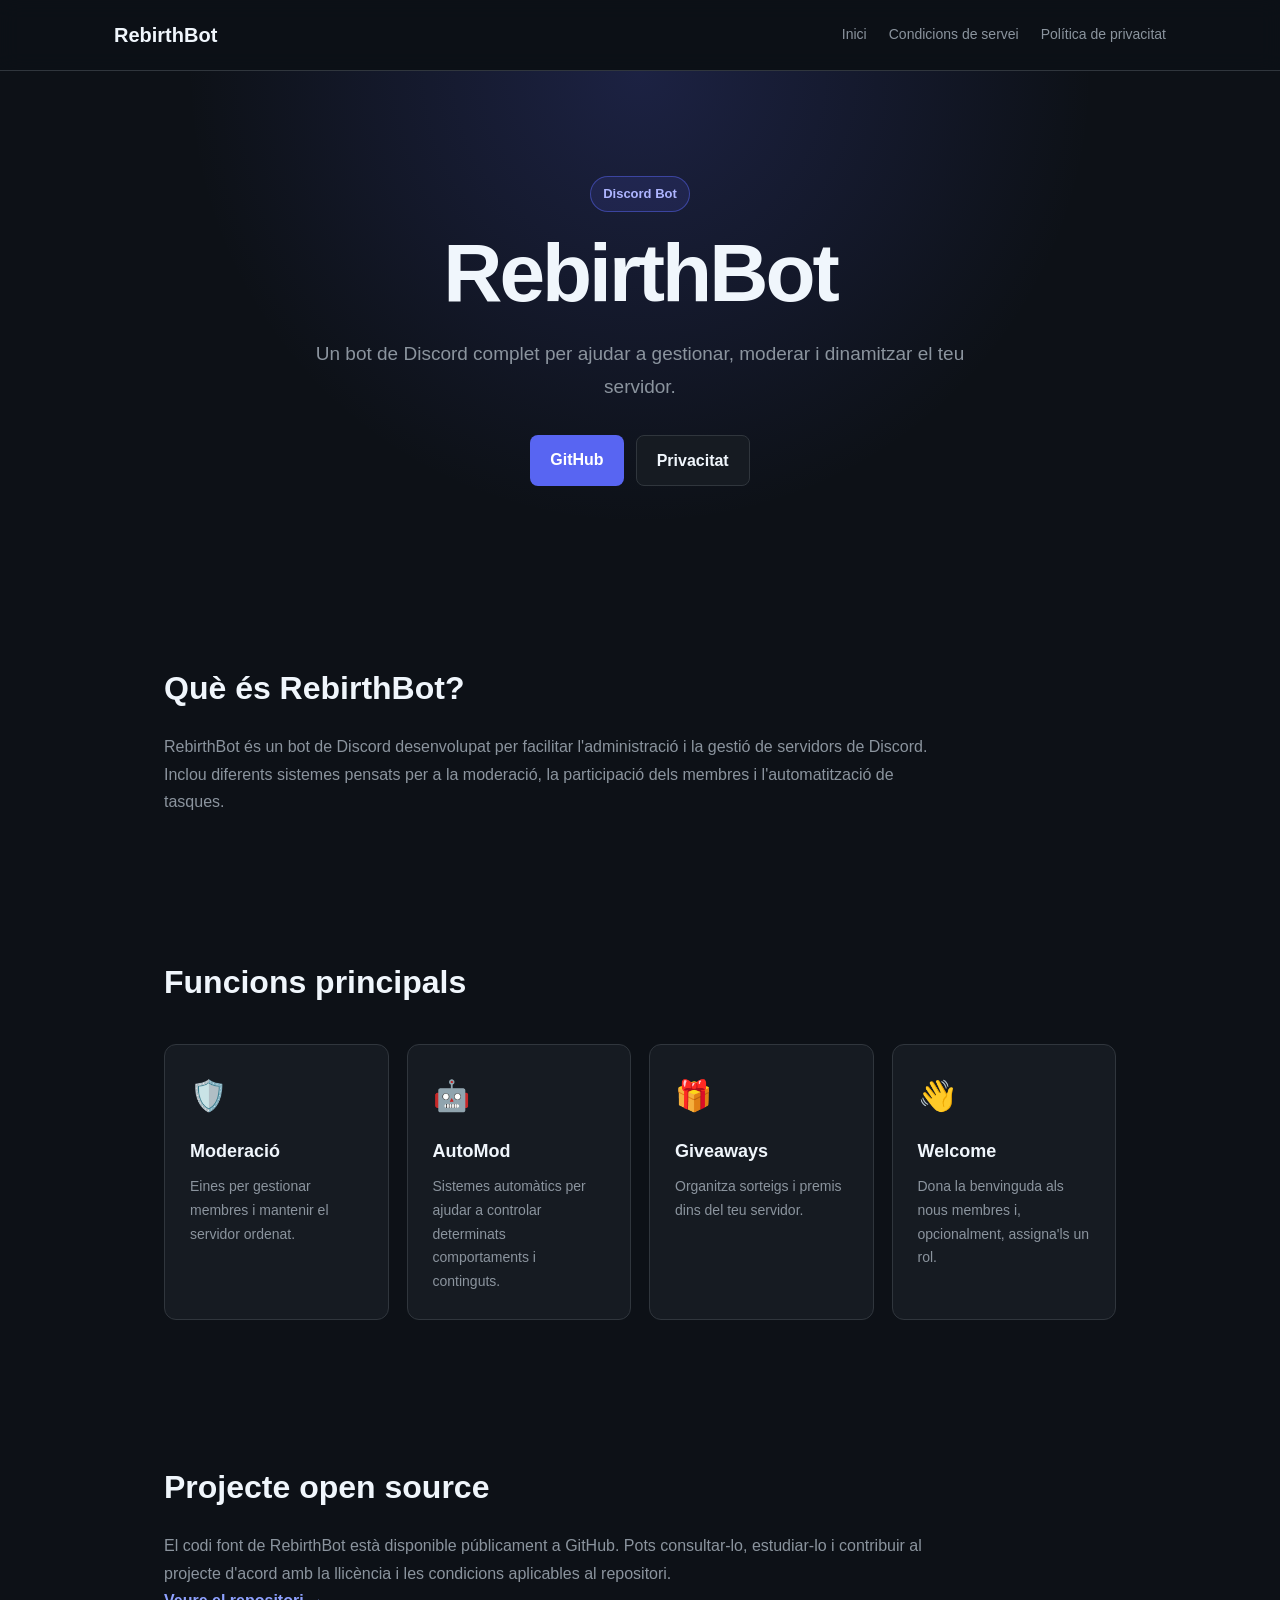
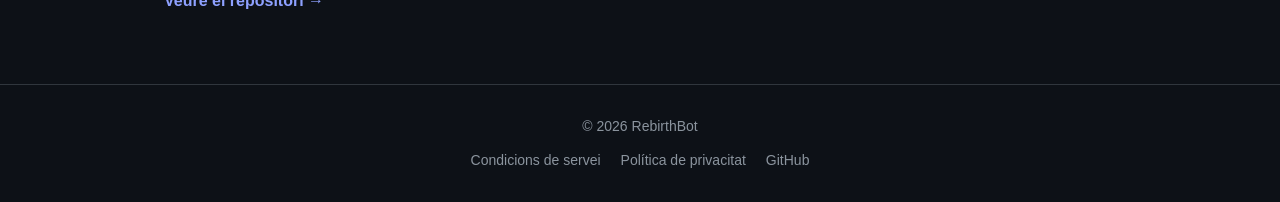
==== docs/index.html @ 1060392d "Add website and legal pages" ====
<!DOCTYPE html>

<html lang="ca">
<head>
    <meta charset="UTF-8">
    <meta name="viewport" content="width=device-width, initial-scale=1.0">


<title>RebirthBot</title>

<meta name="description" content="RebirthBot - Bot de Discord amb moderació, AutoMod, giveaways i molt més.">

<link rel="stylesheet" href="style.css">


</head>

<body>

<header class="navbar">
    <div class="nav-container">
        <a href="index.html" class="logo">RebirthBot</a>


    <nav>
        <a href="index.html">Inici</a>
        <a href="terms.html">Condicions de servei</a>
        <a href="privacy.html">Política de privacitat</a>
    </nav>
</div>


</header>

<main>


<section class="hero">

    <div class="hero-content">

        <span class="badge">Discord Bot</span>

        <h1>RebirthBot</h1>

        <p>
            Un bot de Discord complet per ajudar a gestionar,
            moderar i dinamitzar el teu servidor.
        </p>

        <div class="buttons">
            <a
                href="https://github.com/fustcoma/RebirthBot"
                class="button primary"
                target="_blank"
                rel="noopener noreferrer"
            >
                GitHub
            </a>

            <a href="privacy.html" class="button secondary">
                Privacitat
            </a>
        </div>

    </div>

</section>


<section class="section">

    <h2>Què és RebirthBot?</h2>

    <p>
        RebirthBot és un bot de Discord desenvolupat per facilitar
        l'administració i la gestió de servidors de Discord.
        Inclou diferents sistemes pensats per a la moderació,
        la participació dels membres i l'automatització de tasques.
    </p>

</section>


<section class="section">

    <h2>Funcions principals</h2>

    <div class="cards">

        <div class="card">
            <div class="icon">🛡️</div>
            <h3>Moderació</h3>
            <p>
                Eines per gestionar membres i mantenir
                el servidor ordenat.
            </p>
        </div>

        <div class="card">
            <div class="icon">🤖</div>
            <h3>AutoMod</h3>
            <p>
                Sistemes automàtics per ajudar a controlar
                determinats comportaments i continguts.
            </p>
        </div>

        <div class="card">
            <div class="icon">🎁</div>
            <h3>Giveaways</h3>
            <p>
                Organitza sorteigs i premis dins del
                teu servidor.
            </p>
        </div>

        <div class="card">
            <div class="icon">👋</div>
            <h3>Welcome</h3>
            <p>
                Dona la benvinguda als nous membres i,
                opcionalment, assigna'ls un rol.
            </p>
        </div>

    </div>

</section>


<section class="section">

    <h2>Projecte open source</h2>

    <p>
        El codi font de RebirthBot està disponible públicament
        a GitHub. Pots consultar-lo, estudiar-lo i contribuir
        al projecte d'acord amb la llicència i les condicions
        aplicables al repositori.
    </p>

    <a
        href="https://github.com/fustcoma/RebirthBot"
        class="text-link"
        target="_blank"
        rel="noopener noreferrer"
    >
        Veure el repositori →
    </a>

</section>


</main>

<footer>


<p>
    © 2026 RebirthBot
</p>

<div class="footer-links">
    <a href="terms.html">Condicions de servei</a>
    <a href="privacy.html">Política de privacitat</a>
    <a
        href="https://github.com/fustcoma/RebirthBot"
        target="_blank"
        rel="noopener noreferrer"
    >
        GitHub
    </a>
</div>


</footer>

</body>
</html>
---- docs/style.css ----
* {
  margin: 0;
  padding: 0;
  box-sizing: border-box;
  }

:root {
--background: #0d1117;
--background-secondary: #161b22;
--border: #30363d;
--text: #f0f6fc;
--text-secondary: #8b949e;
--accent: #5865f2;
--accent-hover: #4752c4;
}

html {
scroll-behavior: smooth;
}

body {
font-family:
-apple-system,
BlinkMacSystemFont,
"Segoe UI",
Roboto,
Helvetica,
Arial,
sans-serif;


background: var(--background);
color: var(--text);

line-height: 1.7;

min-height: 100vh;

display: flex;
flex-direction: column;


}

/* ============================================================
NAVBAR
============================================================ */

.navbar {
position: sticky;
top: 0;
z-index: 100;


background: rgba(13, 17, 23, 0.92);

border-bottom: 1px solid var(--border);

backdrop-filter: blur(10px);


}

.nav-container {
max-width: 1100px;


margin: auto;

padding: 18px 24px;

display: flex;

align-items: center;

justify-content: space-between;

gap: 20px;


}

.logo {
color: var(--text);


text-decoration: none;

font-size: 20px;

font-weight: 700;


}

.logo:hover {
color: var(--accent);
}

nav {
display: flex;


align-items: center;

gap: 22px;


}

nav a {
color: var(--text-secondary);


text-decoration: none;

font-size: 14px;

transition: 0.2s;


}

nav a:hover {
color: var(--text);
}

/* ============================================================
HERO
============================================================ */

.hero {
min-height: 520px;

display: flex;

align-items: center;

justify-content: center;

text-align: center;

padding: 80px 24px;

background:
    radial-gradient(
        circle at top,
        rgba(88, 101, 242, 0.20),
        transparent 55%
    );


}

.hero-content {
max-width: 760px;
}

.badge {
display: inline-block;


padding: 6px 12px;

margin-bottom: 18px;

border: 1px solid rgba(88, 101, 242, 0.5);

border-radius: 999px;

background: rgba(88, 101, 242, 0.12);

color: #aeb5ff;

font-size: 13px;

font-weight: 600;

}

.hero h1 {
font-size: clamp(48px, 8vw, 82px);

line-height: 1.05;

margin-bottom: 22px;

letter-spacing: -3px;


}

.hero p {
color: var(--text-secondary);


font-size: 19px;

max-width: 650px;

margin: auto auto 32px;


}

/* ============================================================
BUTTONS
============================================================ */

.buttons {
display: flex;

justify-content: center;

gap: 12px;

flex-wrap: wrap;

}

.button {
display: inline-block;

padding: 11px 20px;

border-radius: 8px;

text-decoration: none;

font-weight: 600;

transition:
    background 0.2s,
    transform 0.2s;


}

.button:hover {
transform: translateY(-2px);
}

.button.primary {
background: var(--accent);

color: white;

}

.button.primary:hover {
background: var(--accent-hover);
}

.button.secondary {
border: 1px solid var(--border);

color: var(--text);

background: var(--background-secondary);


}

.button.secondary:hover {
background: #21262d;
}

/* ============================================================
SECTIONS
============================================================ */

.section {
max-width: 1000px;


width: 100%;

margin: auto;

padding: 70px 24px;


}

.section h2 {
font-size: 32px;


margin-bottom: 18px;


}

.section > p {
color: var(--text-secondary);


max-width: 780px;


}

/* ============================================================
CARDS
============================================================ */

.cards {
display: grid;


grid-template-columns:
    repeat(4, 1fr);

gap: 18px;

margin-top: 35px;


}

.card {
background: var(--background-secondary);


border: 1px solid var(--border);

border-radius: 12px;

padding: 25px;

transition:
    transform 0.2s,
    border-color 0.2s;


}

.card:hover {
transform: translateY(-4px);


border-color: #4b5563;


}

.icon {
font-size: 30px;


margin-bottom: 15px;


}

.card h3 {
margin-bottom: 8px;


font-size: 18px;


}

.card p {
color: var(--text-secondary);


font-size: 14px;


}

/* ============================================================
LEGAL PAGES
============================================================ */

.legal-page {
max-width: 850px;


width: 100%;

margin: auto;

padding: 70px 24px 100px;


}

.legal-page h1 {
font-size: clamp(38px, 6vw, 56px);


line-height: 1.1;

margin-bottom: 8px;


}

.last-update {
color: var(--text-secondary);


font-size: 14px;

margin-bottom: 55px;


}

.legal-page h2 {
font-size: 24px;


margin-top: 42px;

margin-bottom: 12px;


}

.legal-page p {
color: var(--text-secondary);


margin-bottom: 16px;


}

.legal-page ul {
color: var(--text-secondary);


padding-left: 25px;

margin-bottom: 20px;


}

.text-link {
color: #8ea1ff;


text-decoration: none;

font-weight: 600;


}

.text-link:hover {
text-decoration: underline;
}

/* ============================================================
FOOTER
============================================================ */

footer {
margin-top: auto;


border-top: 1px solid var(--border);

padding: 30px 24px;

text-align: center;

color: var(--text-secondary);

font-size: 14px;


}

.footer-links {
display: flex;


justify-content: center;

gap: 20px;

flex-wrap: wrap;

margin-top: 10px;


}

.footer-links a {
color: var(--text-secondary);


text-decoration: none;


}

.footer-links a:hover {
color: var(--text);
}

/* ============================================================
MOBILE
============================================================ */

@media (max-width: 800px) {


.nav-container {
    flex-direction: column;
}

nav {
    flex-wrap: wrap;

    justify-content: center;

    gap: 12px 18px;
}

.cards {
    grid-template-columns:
        repeat(2, 1fr);
}


}

@media (max-width: 520px) {


.hero {
    min-height: 450px;

    padding: 60px 20px;
}

.hero h1 {
    letter-spacing: -2px;
}

.hero p {
    font-size: 16px;
}

.section {
    padding: 50px 20px;
}

.cards {
    grid-template-columns: 1fr;
}

.legal-page {
    padding: 50px 20px 80px;
}

.legal-page h2 {
    font-size: 21px;
}


}
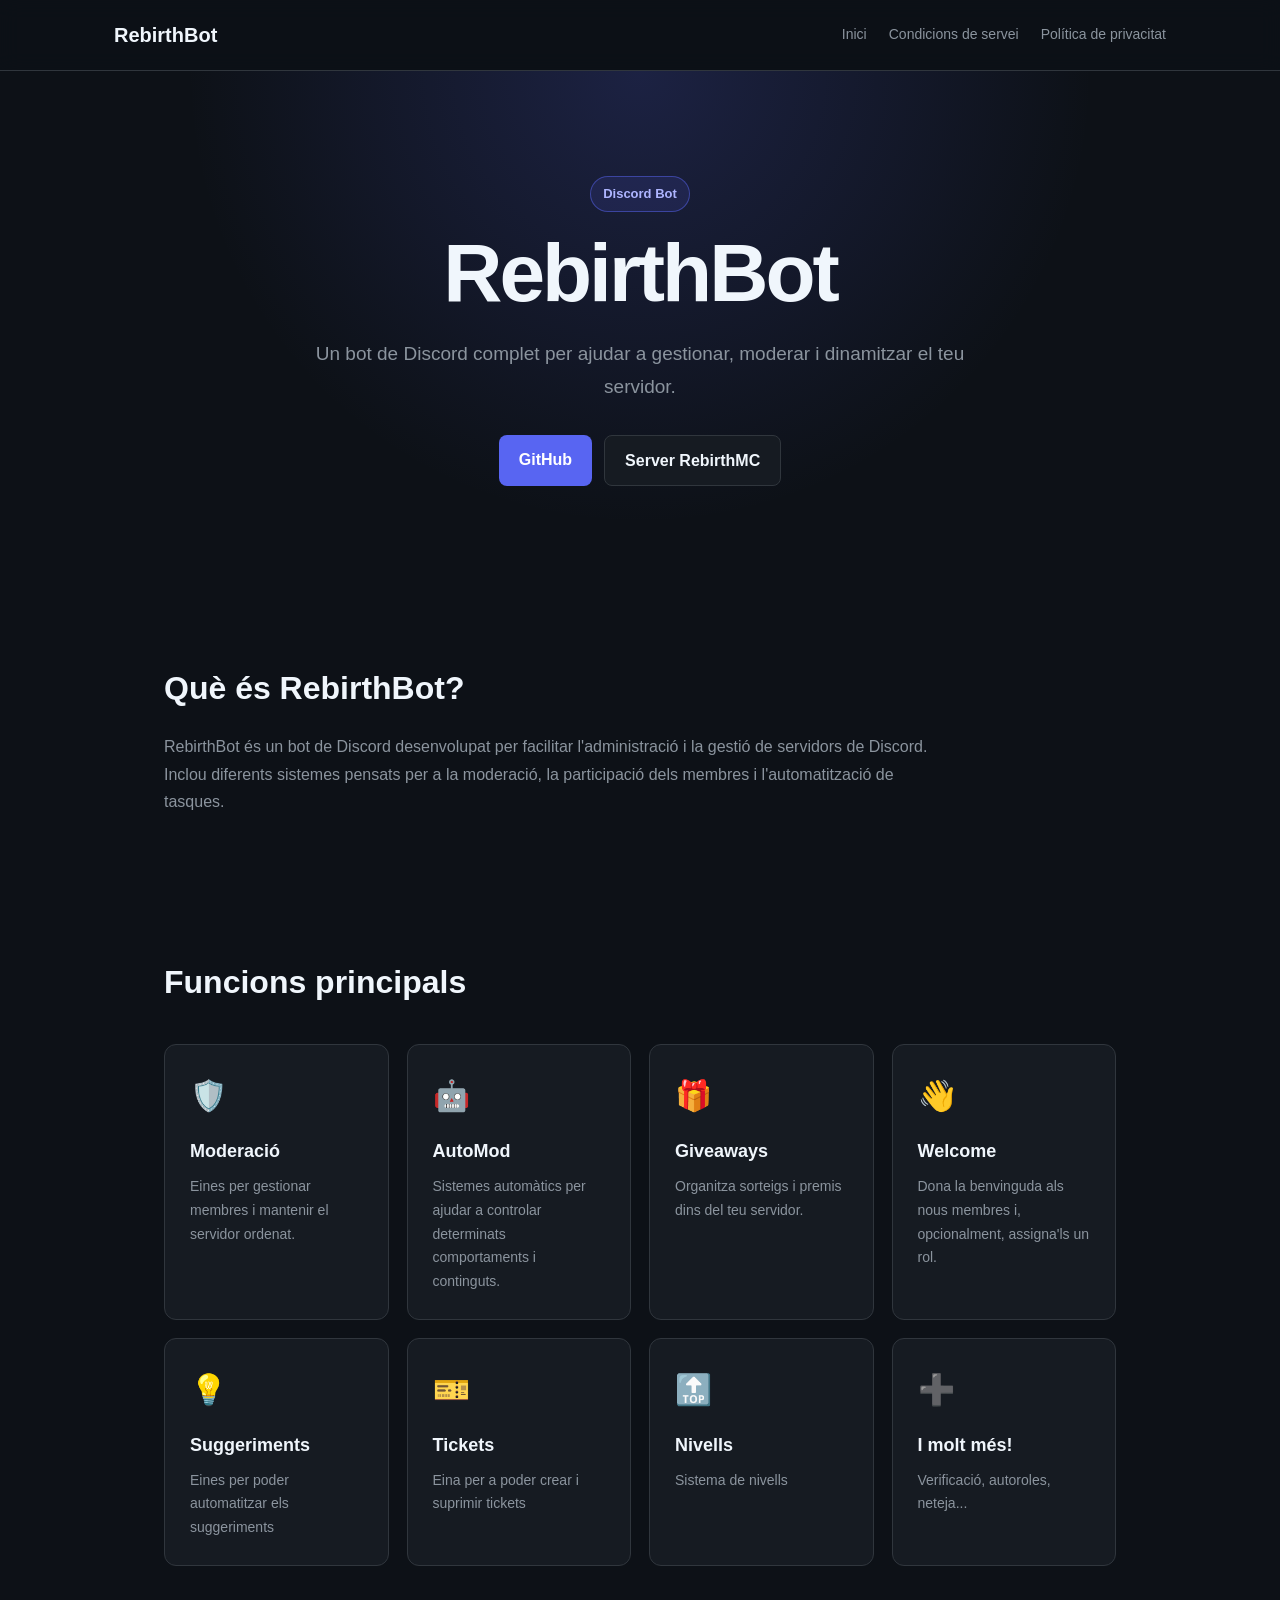
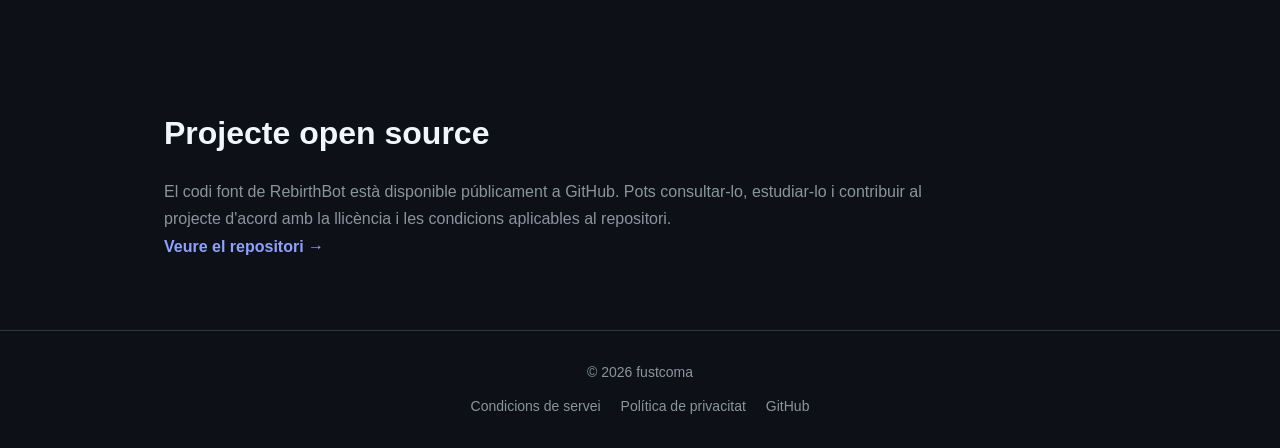
==== commit 81fabcb3: "actu pagina web" ====
--- a/docs/index.html
+++ b/docs/index.html
@@ -58,8 +58,8 @@
                 GitHub
             </a>
 
-            <a href="privacy.html" class="button secondary">
-                Privacitat
+            <a href="https://discord.gg/cuJxpUYmDM" class="button secondary">
+                Server RebirthMC
             </a>
         </div>
 
@@ -123,6 +123,35 @@
                 opcionalment, assigna'ls un rol.
             </p>
         </div>
+        <div class="card">
+            <div class="icon">💡</div>
+            <h3>Suggeriments</h3>
+            <p>
+                Eines per poder automatitzar els suggeriments
+            </p>
+        </div>
+        <div class="card">
+            <div class="icon">🎫</div>
+            <h3>Tickets</h3>
+            <p>
+                Eina per a poder crear i suprimir tickets
+            </p>
+        </div>
+        <div class="card">
+            <div class="icon">🔝</div>
+            <h3>Nivells</h3>
+            <p>
+                Sistema de nivells
+            </p>
+        </div>
+        <div class="card">
+            <div class="icon">➕</div>
+            <h3>I molt més!</h3>
+            <p>
+                Verificació, autoroles, neteja...
+            </p>
+        </div>
+        
 
     </div>
 
@@ -158,7 +187,7 @@
 
 
 <p>
-    © 2026 RebirthBot
+    © 2026 fustcoma
 </p>
 
 <div class="footer-links">
